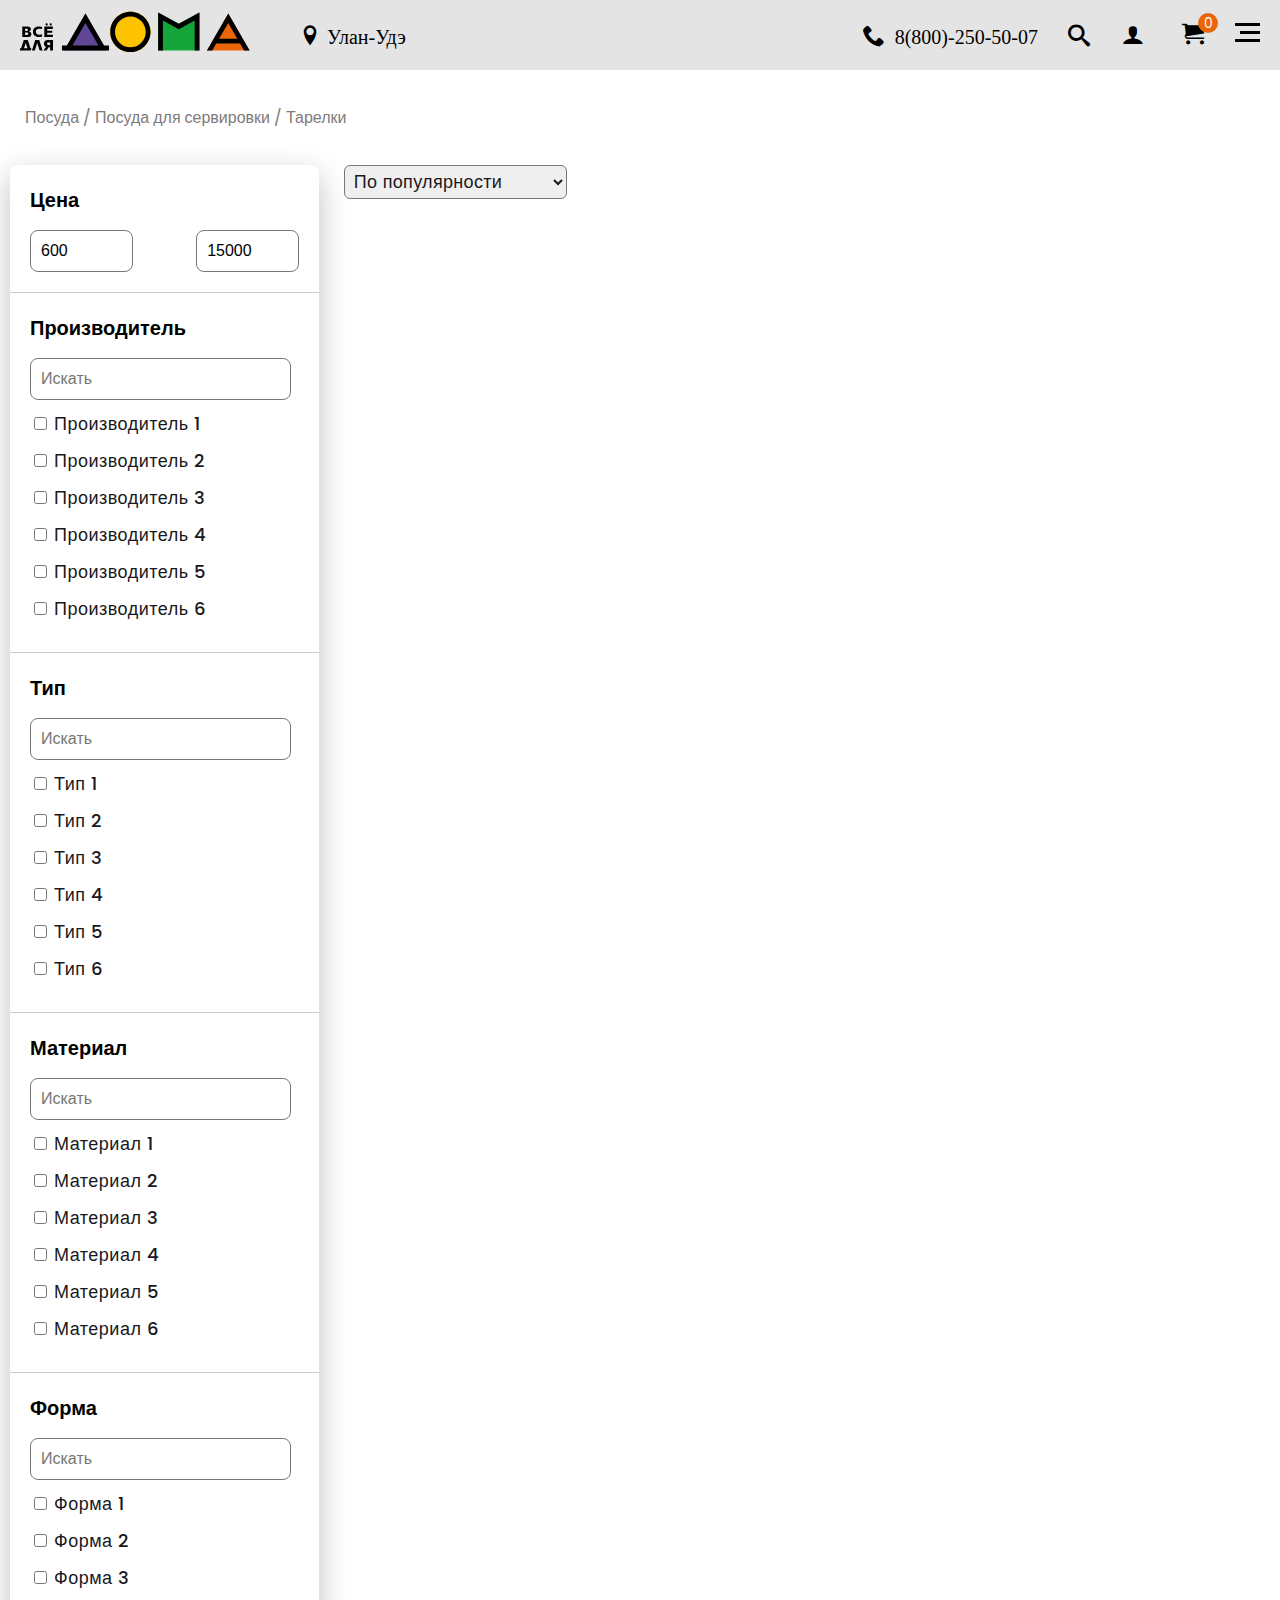
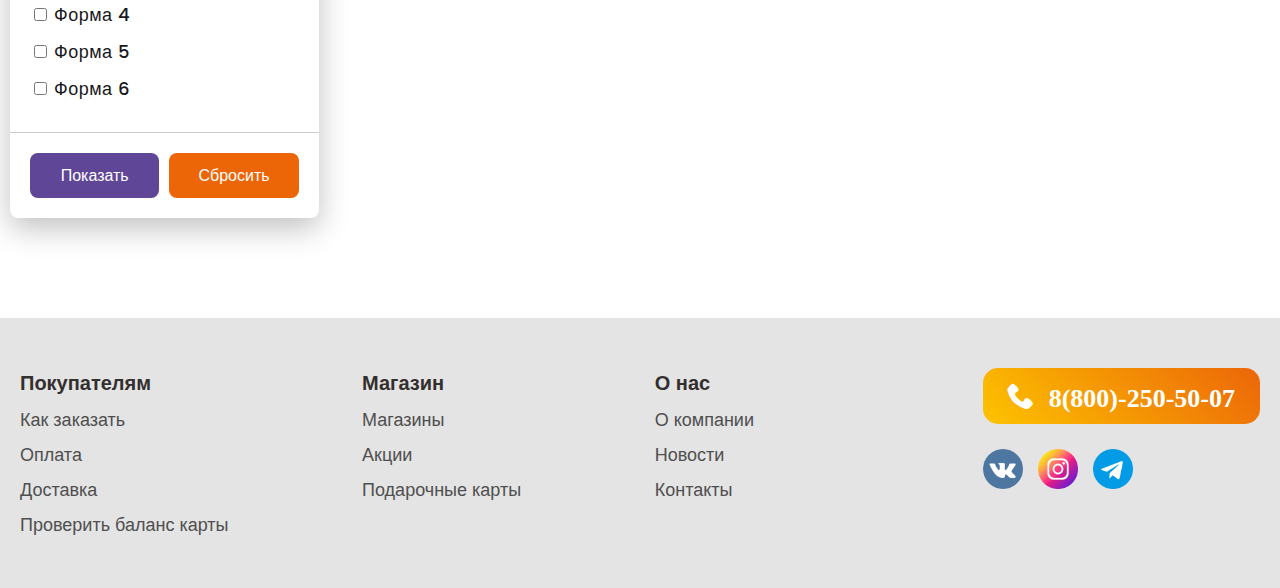
==== filter__goods.html @ ab8b3351 "filter" ====
<!DOCTYPE html>
<html lang="en">
<head>
    <meta charset="UTF-8">
    <meta http-equiv="X-UA-Compatible" content="IE=edge">
    <meta name="viewport" content="width=device-width, initial-scale=1.0">
    <link href="https://fonts.googleapis.com/css2?family=Poppins:wght@400;500;600;700&display=swap" rel="stylesheet">
    <link rel="stylesheet" href="https://unpkg.com/swiper@8/swiper-bundle.min.css">
    <link rel="stylesheet" href="css/fonts.css">
    <link rel="stylesheet" href="css/style.min.css">
    <title>Всё для дома</title>
</head>
<body>
    <header lang='ru' class="header">
    <div class="container">            
        <nav>
            <div class="header__menu-left">
                <a href="/" class="header__logo">
                    <img src="img/icons/logo.svg" alt="logo">
                </a>
                <div class="header__menu-places">
                    <div class="header__menu-town icon-location">Улан-Удэ</div>
                    <ul class="header__submenu">
                        <li>
                            <a href="#" class="submenu__link">Улан-Удэ</a>
                        </li>
                        <li>
                            <a href="#" class="submenu__link">Турунтаево</a>
                        </li>
                        <li>
                            <a href="#" class="submenu__link">Кяхта</a>
                        </li>
                        <li>
                            <a href="#" class="submenu__link">Петропавловка</a>
                        </li>
                        <li>
                            <a href="#" class="submenu__link">Усть-Орда</a>
                        </li>
                        <li>
                            <a href="#" class="submenu__link">Иркутск</a>
                        </li>
                        <li>
                            <a href="#" class="submenu__link">Бичура</a>
                        </li>
                        <li>
                            <a href="#" class="submenu__link">Гусиноозерск</a>
                        </li>
                        <li>
                            <a href="#" class="submenu__link">Селенгинск</a>
                        </li>
                        <li>
                            <a href="#" class="submenu__link">Борзя</a>
                        </li>
                        <li>
                            <a href="#" class="submenu__link">Петровск-Забайкальский</a>
                        </li>
                        <li>
                            <a href="#" class="submenu__link">Закаменск</a>
                        </li>
                        <li>
                            <a href="#" class="submenu__link">Кырен</a>
                        </li>
                        <li>
                            <a href="#" class="submenu__link">Ангарск</a>
                        </li>
                        <li>
                            <a href="#" class="submenu__link">Чита</a>
                        </li>
                    </ul>
                </div>
            </div>
            <div class="header__menu-right">
                <a href="tel:88002505007" class="header__list-item icon-phone">8(800)-250-50-07</a>
                <a href="tel:88002505007"> <span class="icon-phone"></span></a>
                <button class="header__list-item icon-catalog">
                    <img class="icon-catalog__img" src="img/icons/free-icon-catalog-9479183.png" alt="К">
                </button>
                <button class="header__list-item icon-search"></button>
                <a href="#" class="header__list-item icon-user"></a>
                <div class="header__cart" data-modal>
                    <button class="icon-cart"></button>
                    <span class="cart__number">0</span>
                    <div class="header__cart-block">
                        <div class="header__cart-wrapper">
                            <div class="cart-block__title">Корзина</div>
                            <div class="cart-block__body">
                                <div class="cart-block__empty">
                                    В корзине пока ничего нет. <br><br>
                                    Найдите нужный вам товар в каталоге или воспользуйтесь поиском.
                                </div>
                                <ul class="cart-content__list">

                                </ul>
                            </div>
                            <div class="cart-block__close">
                                <span></span>
                                <span></span>
                            </div>
                            <div class="cart__footer-fixed">
                                <div class="full__price"></div>
                                <a href="https://vddoma.ru/cart" type="button" class="cart__btn">Перейти в корзину</a>
                            </div>
                        </div>                   
                    </div>
                </div>
                <div class="hamburger">
                    <span></span>
                    <span class="short"></span>
                    <span></span>
                </div>
                <div class="menu-hamburger__list">
                    <div class="menu-hamburger__wrapper">
                        <button class="menu-hamburger__btn icon-user">
                            Войти
                        </button>

                        <ul class="panel menu-hamburger__sublist">
                            <li class="menu-hamburger__item"><a href="#">Как заказать</a></li>
                            <li class="menu-hamburger__item"><a href="#">Проверить баланс карты</a></li>
                            <li class="menu-hamburger__item"><a href="#">Подарочные карты</a></li>
                            <li class="menu-hamburger__item"><a href="#">Магазины</a></li>                            
                            <li class="menu-hamburger__item"><a href="#">О компании</a></li>
                            <li class="menu-hamburger__item"><a href="#">Новости</a></li>
                            <li class="menu-hamburger__item"><a href="#">Контакты</a></li>
                        </ul>
                    </div>
                </div>
            </div>  
        </nav>
    </div>
</header>
    <section class="product start">
        <div class="container">
            <div class="product__wrapper">
                <div class="product__section">
                    Посуда / Посуда для сервировки / Тарелки
                </div>           
            </div>
        </div>
    </section>

    <section class="filter">
        <div class="container">
            <div class="filter__wrapper">
                <div class="filter__section section-filter">
                    <button class="section-filter__close">
                        <span></span>
                        <span></span>
                    </button>
                    <div class="filter-property">
                        <div class="filter-property__name">Цена</div>
                        <div class="filter-property__max-min">
                            <div class="filter-property__inputs">
                                <input type="text" class="filter-property__min" value="600">
                                <input type="text" class="filter-property__max" value="15000">
                            </div>
                            <div class="filter-property__slider"></div>
                        </div>
                    </div>
                    <div class="filter-property">
                        <div class="filter-property__name">Производитель</div>
                        <input class="filter-property__input" placeholder="Искать">
                        <div class="filter-property__value">
                            <div>
                                <input type="checkbox" id="horns" name="horns">
                                <label for="horns">Производитель 1</label>
                            </div>
                            <div>
                                <input type="checkbox" id="horns" name="horns">
                                <label for="horns">Производитель 2</label>
                            </div>
                            <div>
                                <input type="checkbox" id="horns" name="horns">
                                <label for="horns">Производитель 3</label>
                            </div>
                            <div>
                                <input type="checkbox" id="horns" name="horns">
                                <label for="horns">Производитель 4</label>
                            </div>
                            <div>
                                <input type="checkbox" id="horns" name="horns">
                                <label for="horns">Производитель 5</label>
                            </div>
                            <div>
                                <input type="checkbox" id="horns" name="horns">
                                <label for="horns">Производитель 6</label>
                            </div>
                        </div>
                    </div>
                    <div class="filter-property">
                        <div class="filter-property__name">Тип</div>
                        <input class="filter-property__input" placeholder="Искать">
                        <div class="filter-property__value">
                            <div>
                                <input type="checkbox" id="horns" name="horns">
                                <label for="horns">Тип 1</label>
                            </div>
                            <div>
                                <input type="checkbox" id="horns" name="horns">
                                <label for="horns">Тип 2</label>
                            </div>
                            <div>
                                <input type="checkbox" id="horns" name="horns">
                                <label for="horns">Тип 3</label>
                            </div>
                            <div>
                                <input type="checkbox" id="horns" name="horns">
                                <label for="horns">Тип 4</label>
                            </div>
                            <div>
                                <input type="checkbox" id="horns" name="horns">
                                <label for="horns">Тип 5</label>
                            </div>
                            <div>
                                <input type="checkbox" id="horns" name="horns">
                                <label for="horns">Тип 6</label>
                            </div>
                        </div>
                    </div>
                    <div class="filter-property">
                        <div class="filter-property__name">Материал</div>
                        <input class="filter-property__input" placeholder="Искать">
                        <div class="filter-property__value">
                            <div>
                                <input type="checkbox" id="horns" name="horns">
                                <label for="horns">Материал 1</label>
                            </div>
                            <div>
                                <input type="checkbox" id="horns" name="horns">
                                <label for="horns">Материал 2</label>
                            </div>
                            <div>
                                <input type="checkbox" id="horns" name="horns">
                                <label for="horns">Материал 3</label>
                            </div>
                            <div>
                                <input type="checkbox" id="horns" name="horns">
                                <label for="horns">Материал 4</label>
                            </div>
                            <div>
                                <input type="checkbox" id="horns" name="horns">
                                <label for="horns">Материал 5</label>
                            </div>
                            <div>
                                <input type="checkbox" id="horns" name="horns">
                                <label for="horns">Материал 6</label>
                            </div>
                        </div>
                    </div>
                    <div class="filter-property">
                        <div class="filter-property__name">Форма</div>
                        <input class="filter-property__input" placeholder="Искать">
                        <div class="filter-property__value">
                            <div>
                                <input type="checkbox" id="horns" name="horns">
                                <label for="horns">Форма 1</label>
                            </div>
                            <div>
                                <input type="checkbox" id="horns" name="horns">
                                <label for="horns">Форма 2</label>
                            </div>
                            <div>
                                <input type="checkbox" id="horns" name="horns">
                                <label for="horns">Форма 3</label>
                            </div>
                            <div>
                                <input type="checkbox" id="horns" name="horns">
                                <label for="horns">Форма 4</label>
                            </div>
                            <div>
                                <input type="checkbox" id="horns" name="horns">
                                <label for="horns">Форма 5</label>
                            </div>
                            <div>
                                <input type="checkbox" id="horns" name="horns">
                                <label for="horns">Форма 6</label>
                            </div>
                        </div>
                    </div>
                    <div class="filter-property filter-property__btns">
                        <button class="show">Показать</button>
                        <button class="reset">Сбросить</button>
                    </div>

                </div>
                <div class="goods__section goods-section">
                    <button class="goods-section__filter-btn">Фильтры</button>
                    <select>
                        <option>По популярности</option>
                        <option>По возрастанию цены</option>
                        <option>По убыванию цены</option>
                    </select>
                    <div class="goods-section__sort">
                        
                    </div>
                </div>
            </div>
        </div>
    </section>

    <footer class="footer">
    <div class="container">
        <div class="footer__wrapper">
            <div class="footer__menu">
                <div class="footer__menu-customer">
                    <button class="footer__accordion">Покупателям</button>
                    <ul class="footer__panel footer__menu-sublist">
                        <li class="footer__menu-item"><a href="#">Как заказать</a></li>
                        <li class="footer__menu-item"><a href="#">Оплата</a></li>
                        <li class="footer__menu-item"><a href="#">Доставка</a></li>
                        <li class="footer__menu-item"><a href="#">Проверить баланс карты</a></li>
                    </ul>
                </div>
                <div class="footer__menu-shop">
                    <button class="footer__accordion">Магазин</button>
                    <ul class="footer__panel footer__menu-sublist">
                        <li class="footer__menu-item"><a href="#">Магазины</a></li>
                        <li class="footer__menu-item"><a href="#">Акции</a></li>
                        <li class="footer__menu-item"><a href="#">Подарочные карты</a></li>
                    </ul>
                </div>
                <div class="footer__menu-about">
                    <button class="footer__accordion">О нас</button>
                    <ul class="footer__panel footer__menu-sublist">
                        <li class="footer__menu-item"><a href="#">О компании</a></li>
                        <li class="footer__menu-item"><a href="#">Новости</a></li>
                        <li class="footer__menu-item"><a href="#">Контакты</a></li>
                    </ul>
                </div>
            </div>
            <div class="footer__contact">
                <a href="tel:88002505007" class="footer__contact-phone icon-phone">8(800)-250-50-07</a>
                <div class="footer__contact-social">
                    <a href="#" class="footer__contact-item">
                        <img src="img/icons/vk.png" alt="vk">
                    </a>
                    <a href="#" class="footer__contact-item">
                        <img src="img/icons/instagram.png" alt="instagram">
                    </a>
                    <a href="#" class="footer__contact-item">
                        <img src="img/icons/telegram.png" alt="telegram">
                    </a>
                </div>              
            </div>
        </div>
    </div>
</footer>
    <div class="promo__menu-search">
    <div class="container">
        <div class="search__close">
            <span></span>
            <span></span>
        </div>
        <div class="promo__menu-input">
            <input type="text" placeholder="Поиск по каталогу">
            <a class="search-link" href="filter__goods.html">
                <button class="search-icon icon-search">
                </button>
            </a>
            <button class="search__empty">
                <span></span>
                <span></span>
            </button>
        </div>
        <div class="search__result search-result">
            
        </div>
    </div>
</div>
    <div class="promo__menu-wrapper page-good">
    <div class="catalog__close">
        <span></span>
        <span></span>
    </div>
    <ul class="promo__menu-list">                        
        <li class="promo__menu-item">
            <a href="#" data-id="1">Хозяйственные товары</a>
            <div class="promo__submenu" data-id="1">
                <ul>
                    <li class="promo__submenu-item">
                        <a href="#">Уход за одеждой</a>
                    </li>
                    <li class="promo__submenu-item">
                        <a href="#">Сад и огород</a>
                    </li>
                    <li class="promo__submenu-item">
                        <a href="#">Садовая мебель, мебель для пикника</a>
                    </li>
                    <li class="promo__submenu-item">
                        <a href="#">Товары для отдыха и туризма</a>
                    </li>
                    <li class="promo__submenu-item">
                        <a href="#">Все для ремонта</a>
                    </li>
                    <li class="promo__submenu-item">
                        <a href="#">Товары для животных</a>
                    </li>
                    <li class="promo__submenu-item">
                        <a href="#">Детская мебель</a>
                    </li>
                    <li class="promo__submenu-item">
                        <a href="#">Товары для ванной комнаты и бани</a>
                    </li>
                    <li class="promo__submenu-item">
                        <a href="#">Прочее</a>
                    </li>
                    <li class="promo__submenu-item">
                        <a href="#">Хранение в доме</a>
                    </li>
                    <li class="promo__submenu-item">
                        <a href="#">Стирка и глажка белья</a>
                    </li>
                    <li class="promo__submenu-item">
                        <a href="#">Уборка дома</a>
                    </li>
                    <li class="promo__submenu-item">
                        <a href="#">Летние товары, бассейны</a>
                    </li>
                    <li class="promo__submenu-item">
                        <a href="#">Всё для школы</a>
                    </li>
                </ul>
            </div>
        </li>
        <li class="promo__menu-item">
            <a href="#" data-id="2">Освещение</a>
            <div class="promo__submenu" data-id="2">
                <ul>
                    <li class="promo__submenu-item">
                        <a href="#">Настенные светильники</a>
                    </li>
                    <li class="promo__submenu-item">
                        <a href="#">Напольные светильники</a>
                    </li>
                    <li class="promo__submenu-item">
                        <a href="#">Настольные светильники</a>
                    </li>
                    <li class="promo__submenu-item">
                        <a href="#">Ночники</a>
                    </li>
                    <li class="promo__submenu-item">
                        <a href="#">Потолочные светильники</a>
                    </li>
                    <li class="promo__submenu-item">
                        <a href="#">Фонари</a>
                    </li>
                    <li class="promo__submenu-item">
                        <a href="#">Удлинители</a>
                    </li>
                </ul>
            </div>
        </li>
        <li class="promo__menu-item">
            <a href="#" data-id="3">Посуда</a>
            <div class="promo__submenu" data-id="3">
                <ul>
                    <li class="promo__submenu-item">
                        <a href="#">Посуда для приготовления</a>
                    </li>
                    <li class="promo__submenu-item">
                        <a href="#">Посуда для сервировки</a>
                    </li>
                    <li class="promo__submenu-item">
                        <a href="#">Кухонные принадлежности</a>
                    </li>
                    <li class="promo__submenu-item">
                        <a href="#">Хранение на кухне</a>
                    </li>
                    <li class="promo__submenu-item">
                        <a href="#">Одноразовая посуда</a>
                    </li>
                </ul>
            </div>
        </li>
        <li class="promo__menu-item">
            <a href="#" data-id="4">Текстиль</a>
            <div class="promo__submenu" data-id="4">
                <ul>
                    <li class="promo__submenu-item">
                        <a href="#">Полотенца</a>
                    </li>
                    <li class="promo__submenu-item">
                        <a href="#">Кухонный текстиль</a>
                    </li>
                    <li class="promo__submenu-item">
                        <a href="#">Постельное белье</a>
                    </li>
                    <li class="promo__submenu-item">
                        <a href="#">Покрывала, пледы</a>
                    </li>
                    <li class="promo__submenu-item">
                        <a href="#">Одеяла</a>
                    </li>
                    <li class="promo__submenu-item">
                        <a href="#">Подушки</a>
                    </li>
                    <li class="promo__submenu-item">
                        <a href="#">Чехлы для мягкой мебели</a>
                    </li>
                    <li class="promo__submenu-item">
                        <a href="#">Матрасы</a>
                    </li>
                    <li class="promo__submenu-item">
                        <a href="#">Наматрасники</a>
                    </li>
                    <li class="promo__submenu-item">
                        <a href="#">Наборы (одеяло+подушка)</a>
                    </li>
                </ul>
            </div>
        </li>
        <li class="promo__menu-item">
            <a href="#" data-id="5">Мелкая бытовая техника</a>
            <div class="promo__submenu" data-id="5">
                <ul>
                    <li class="promo__submenu-item">
                        <a href="#">Машинки для стрижки</a>
                    </li>
                    <li class="promo__submenu-item">
                        <a href="#">Бритвы</a>
                    </li>
                    <li class="promo__submenu-item">
                        <a href="#">Вентиляторы, обогреватели</a>
                    </li>
                    <li class="promo__submenu-item">
                        <a href="#">Утюги</a>
                    </li>
                    <li class="promo__submenu-item">
                        <a href="#">Электрочайники, термопоты</a>
                    </li>
                    <li class="promo__submenu-item">
                        <a href="#">Уничтожители для насекомых</a>
                    </li>
                    <li class="promo__submenu-item">
                        <a href="#">Эпиляторы, триммеры</a>
                    </li>
                    <li class="promo__submenu-item">
                        <a href="#">Кофемолки, кофеварки электрические</a>
                    </li>
                    <li class="promo__submenu-item">
                        <a href="#">Блендеры, миксеры</a>
                    </li>
                    <li class="promo__submenu-item">
                        <a href="#">Блинницы, вафельницы</a>
                    </li>
                    <li class="promo__submenu-item">
                        <a href="#">Тостеры, сэндвичницы, мультигриль</a>
                    </li>
                    <li class="promo__submenu-item">
                        <a href="#">Мультиварки, пароварки</a>
                    </li>
                    <li class="promo__submenu-item">
                        <a href="#">Плитки электрические, духовки</a>
                    </li>
                    <li class="promo__submenu-item">
                        <a href="#">Маникюрные наборы</a>
                    </li>
                    <li class="promo__submenu-item">
                        <a href="#">Фены, приборы для укладки волос</a>
                    </li>
                    <li class="promo__submenu-item">
                        <a href="#">Весы напольные</a>
                    </li>
                    <li class="promo__submenu-item">
                        <a href="#">Машинки для удаления катышков</a>
                    </li>
                    <li class="promo__submenu-item">
                        <a href="#">Увлажнители воздуха</a>
                    </li>
                    <li class="promo__submenu-item">
                        <a href="#">Мясорубки электрические</a>
                    </li>
                </ul>
            </div>
        </li>
        <li class="promo__menu-item">
            <a href="#" data-id="6">Декор</a>
            <div class="promo__submenu" data-id="6">
                <ul>
                    <li class="promo__submenu-item">
                        <a href="#">Сувениры, подарки</a>
                    </li>
                    <li class="promo__submenu-item">
                        <a href="#">Часы</a>
                    </li>
                    <li class="promo__submenu-item">
                        <a href="#">Вазы</a>
                    </li>
                    <li class="promo__submenu-item">
                        <a href="#">Картины и настенный декор</a>
                    </li>
                    <li class="promo__submenu-item">
                        <a href="#">Цветы и растения</a>
                    </li>
                    <li class="promo__submenu-item">
                        <a href="#">Свечи, подсвечники</a>
                    </li>
                    <li class="promo__submenu-item">
                        <a href="#">Зеркала</a>
                    </li>
                    <li class="promo__submenu-item">
                        <a href="#">Ковры</a>
                    </li>
                    <li class="promo__submenu-item">
                        <a href="#">Предметы интерьера</a>
                    </li>
                    <li class="promo__submenu-item">
                        <a href="#">Шторы, жалюзи, карнизы</a>
                    </li>
                    <li class="promo__submenu-item">
                        <a href="#">Подушки и наволочки декоративные</a>
                    </li>
                    <li class="promo__submenu-item">
                        <a href="#">Звонки</a>
                    </li>
                </ul>
            </div>
        </li>
        <li class="promo__menu-item">
            <a href="#" data-id="7">Бытовая химия</a>
            <div class="promo__submenu" data-id="7">
                <ul>
                    <li class="promo__submenu-item">
                        <a href="#">Батарейки</a>
                    </li>
                    <li class="promo__submenu-item">
                        <a href="#">Мыло, Жидкое мыло</a>
                    </li>
                    <li class="promo__submenu-item">
                        <a href="#">Чистящие средства</a>
                    </li>
                    <li class="promo__submenu-item">
                        <a href="#">Средства от насекомых, грызунов</a>
                    </li>
                    <li class="promo__submenu-item">
                        <a href="#">Стирка и уход за бельем</a>
                    </li>
                    <li class="promo__submenu-item">
                        <a href="#">Герметик, клей</a>
                    </li>
                    <li class="promo__submenu-item">
                        <a href="#">Средства для ухода за обувью</a>
                    </li>
                    <li class="promo__submenu-item">
                        <a href="#">Наборы для маникюра</a>
                    </li>
                    <li class="promo__submenu-item">
                        <a href="#">Освежители воздуха</a>
                    </li>
                    <li class="promo__submenu-item">
                        <a href="#">Средства по уходу для лица и тела</a>
                    </li>
                    <li class="promo__submenu-item">
                        <a href="#">Бритье и депиляция</a>
                    </li>
                    <li class="promo__submenu-item">
                        <a href="#">Средства личной гигиены</a>
                    </li>
                    <li class="promo__submenu-item">
                        <a href="#">Уход за волосами</a>
                    </li>
                    <li class="promo__submenu-item">
                        <a href="#">Средства для ухода за полостью рта</a>
                    </li>
                    <li class="promo__submenu-item">
                        <a href="#">Подарочный набор</a>
                    </li>
                </ul>
            </div>
        </li>
        <li class="promo__menu-item">
            <a href="#" data-id="8">IDEA для дома</a>
            <div class="promo__submenu" data-id="8">
                <ul>
                    <li class="promo__submenu-item">
                        <a href="#">Мебель</a>
                    </li>
                    <li class="promo__submenu-item">
                        <a href="#">Освещение для дома</a>
                    </li>
                    <li class="promo__submenu-item">
                        <a href="#">Оформление интерьера</a>
                    </li>
                    <li class="promo__submenu-item">
                        <a href="#">Посуда и кухонные принадлежности</a>
                    </li>
                    <li class="promo__submenu-item">
                        <a href="#">Текстиль и ковры</a>
                    </li>
                    <li class="promo__submenu-item">
                        <a href="#">Хранение и порядок</a>
                    </li>
                    <li class="promo__submenu-item">
                        <a href="#">Ванная комната</a>
                    </li>
                    <li class="promo__submenu-item">
                        <a href="#">Товары для отдыха и путешествий</a>
                    </li>
                </ul>
            </div>
        </li>
        <li class="promo__menu-item">
            <a href="#" data-id="9">Новый год</a>
            <div class="promo__submenu" data-id="9">
                <ul>
                    <li class="promo__submenu-item">
                        <a href="#">Елки</a>
                    </li>
                    <li class="promo__submenu-item">
                        <a href="#">Елочные украшения</a>
                    </li>
                    <li class="promo__submenu-item">
                        <a href="#">Карнавальные аксессуары</a>
                    </li>
                    <li class="promo__submenu-item">
                        <a href="#">Украшение дома</a>
                    </li>
                    <li class="promo__submenu-item">
                        <a href="#">Новогодние сувениры, фигурки</a>
                    </li>
                    <li class="promo__submenu-item">
                        <a href="#">Хлопушки, конфетти</a>
                    </li>
                    <li class="promo__submenu-item">
                        <a href="#">Дед Мороз и Снегурочка</a>
                    </li>
                </ul>
            </div>
        </li>
    </ul>
</div>
    <div class="arrow-top">
        <img src="img/icons/arrow.svg" alt="">
    </div>
    <script type="module" src="bundle.js"></script>
    <script defer src="https://unpkg.com/swiper@8/swiper-bundle.min.js"></script>
</body>
</html>
---- css/style.min.css ----
@font-face {
  font-family: "icomoon";
  src: url("../fonts/icomoon.eot?n1fwpn");
  src: url("../fonts/icomoon.eot?n1fwpn#iefix") format("embedded-opentype"), url("../fonts/icomoon.ttf?n1fwpn") format("truetype"), url("../fonts/icomoon.woff?n1fwpn") format("woff"), url("../fonts/icomoon.svg?n1fwpn#icomoon") format("svg");
  font-weight: normal;
  font-style: normal;
  font-display: block;
}
[class^=icon-], [class*=" icon-"] {
  /* use !important to prevent issues with browser extensions that change fonts */
  font-family: "icomoon" !important;
  speak: never;
  font-style: normal;
  font-weight: normal;
  font-variant: normal;
  text-transform: none;
  line-height: 1;
  /* Better Font Rendering =========== */
  -webkit-font-smoothing: antialiased;
  -moz-osx-font-smoothing: grayscale;
}

.icon-cart:before {
  content: "\e93a";
}

.icon-phone:before {
  content: "\e942";
}

.icon-location:before {
  content: "\e947";
}

.icon-user:before {
  content: "\e971";
}

.icon-search:before {
  content: "\e986";
}

.icon-enlarge:before {
  content: "\e989";
}

.icon-shrink:before {
  content: "\e98a";
}

.icon-equalizer:before {
  content: "\e992";
}

.icon-bin:before {
  content: "\e9ac";
}

.icon-arrow-right2:before {
  content: "\ea3c";
}

body {
  padding: 0;
  margin: 0;
  box-sizing: border-box;
  font-family: Poppins, sans-serif;
}

h1, h2, h3, h4, h5, h6 {
  margin: 0;
  padding: 0;
}

.container {
  max-width: 1260px;
  margin: 0 auto;
}

.arrow-top {
  display: none;
  width: 34px;
  height: 34px;
  background: #ec6608;
  border-radius: 50%;
  align-items: center;
  justify-content: center;
  padding: 3px;
  position: fixed;
  bottom: 50px;
  right: 35px;
  cursor: pointer;
  animation-duration: 1.5s;
  animation-name: slidein;
  animation-delay: 1s;
  animation-iteration-count: infinite;
}
.arrow-top img {
  width: 100%;
  height: 100%;
}

@keyframes slidein {
  from {
    bottom: 50px;
  }
  to {
    bottom: 70px;
  }
}
.header {
  position: fixed;
  width: 100%;
  z-index: 10;
  background-color: #e4e4e4;
}
.header nav {
  display: flex;
  justify-content: space-between;
  align-items: center;
  min-height: 70px;
  padding: 0 10px;
  flex-wrap: wrap;
}
.header__menu-left {
  display: flex;
  justify-content: flex-start;
  align-items: center;
  gap: 50px;
  padding: 0;
  margin: 0;
  width: 50%;
}
.header__logo img {
  height: 42px;
  width: 230px;
}
.header__menu-places {
  position: relative;
}
.header__menu-places a {
  color: #333;
  font-size: 20px;
  font-style: normal;
  font-weight: 400;
  line-height: 18px;
  text-decoration: none;
}
.header__menu-town {
  color: #000;
  font-size: 20px;
  font-style: normal;
  font-weight: 400;
  line-height: 18px;
  text-decoration: none;
  cursor: pointer;
}
.header .icon-location::before {
  margin-right: 7px;
}
.header__arrow {
  right: -25px;
  top: 5px;
  position: absolute;
  width: 0;
  height: 0;
  border-top: 5px solid #000;
  border-right: 5px solid transparent;
  border-left: 5px solid transparent;
  margin: 5px;
}
.header__bg {
  position: fixed;
  top: 0;
  left: 0;
  z-index: 1050;
  display: none;
  width: 100%;
  height: 100%;
  overflow: hidden;
}
.header__bg.show {
  display: block;
}
.header__bg.show a:hover {
  background: #e9f8ff;
  color: #008fd5;
}
.header__submenu {
  display: none;
  padding: 12px 15px;
  background: #fff;
  border-radius: 8px;
  box-shadow: 0 10px 30px rgba(0, 0, 0, 0.15);
  margin: 0;
  color: #333;
  font-size: 14px;
  font-style: normal;
  font-weight: 400;
  line-height: 18px;
  text-decoration: none;
  list-style: none;
  margin: 0;
  min-width: 255px;
  z-index: 10;
  position: absolute;
  top: -5px;
  left: -5px;
}
.header__submenu.open {
  display: block;
}
.header__submenu a {
  display: inline-block;
  padding: 5px 0;
  width: 100%;
}
.header__submenu a:hover {
  background: #e9f8ff;
  color: #008fd5;
}
.header__menu-right {
  display: flex;
  align-items: center;
  justify-content: flex-end;
  width: 50%;
  position: relative;
}
.header__menu-right a {
  color: #000;
  font-size: 16px;
  font-style: normal;
  font-weight: 400;
  line-height: 24px;
  text-decoration: none;
}
.header__menu-right span.icon-phone {
  display: none;
}
.header__menu-right .header__list-item.icon-catalog {
  display: none;
  height: 24px;
  width: 24px;
  margin-right: 32px;
  background: transparent;
  border: none;
  padding: 0;
  cursor: pointer;
  transform: scale(1);
}
.header__menu-right .header__list-item.icon-catalog img {
  width: 100%;
  height: 100%;
  object-fit: contain;
}
.header__menu-right .header__list-item.icon-phone {
  margin-right: 30px;
  display: flex;
  align-items: center;
  font-size: 20px;
}
.header__menu-right .header__list-item.icon-phone::before {
  font-size: 22px;
  margin-right: 10px;
  transition: text-shadow 0.5s ease;
}
.header__menu-right .header__list-item.icon-phone:hover {
  text-shadow: 3px 3px 20px #fff;
}
.header__menu-right .header__list-item.icon-search {
  background: transparent;
  border: none;
  padding: 0;
  margin-right: 32px;
  cursor: pointer;
  transform: scale(1);
}
.header__menu-right .header__list-item.icon-search::before {
  font-size: 22px;
  transition: text-shadow 0.5s ease;
}
.header__menu-right .header__list-item.icon-search:hover {
  transform: scale(1.3);
  transition: transform 0.5s ease;
}
.header__menu-right .header__list-item.icon-user {
  margin-right: 32px;
  transform: scale(1);
}
.header__menu-right .header__list-item.icon-user:hover {
  transform: scale(1.3);
  transition: transform 0.5s ease;
}
.header__menu-right .header__list-item.icon-user::before {
  font-size: 22px;
  transition: text-shadow 0.5s ease;
}
.header__menu-right .icon-cart {
  border: none;
  background-color: transparent;
  cursor: pointer;
  transform: scale(1);
}
.header__menu-right .icon-cart:hover {
  transform: scale(1.3);
  transition: transform 0.5s ease;
}
.header__menu-right .icon-cart::before {
  font-size: 22px;
  transition: text-shadow 0.5s ease;
}
.header__menu-right .accordion {
  position: relative;
  padding: 0;
  cursor: pointer;
  width: 100%;
  border: none;
  font-size: 18px;
  transition: 0.5s;
  text-align: left;
  font-weight: 500;
  font-size: 20px;
  line-height: 150%;
  background-color: transparent;
}
.header__menu-right .panel {
  padding: 0;
  margin: 0;
}
.header__cart {
  margin-right: 50px;
  position: relative;
}
.header__cart-wrapper {
  padding: 25px;
}
.header__cart-block {
  display: none;
  position: absolute;
  right: -15px;
  top: -18px;
  width: 450px;
  background-color: #fff;
  border-radius: 15px;
  z-index: 3;
  box-shadow: 0 10px 30px rgba(0, 0, 0, 0.15);
}
.header__cart-block .cart-block__title {
  font-size: 24px;
  font-style: normal;
  font-weight: 500;
  line-height: 30px;
}
.header__cart-block .cart-block__body {
  color: #333;
  font-size: 16px;
  font-style: normal;
  font-weight: 400;
  line-height: 20px;
  margin-top: 18px;
  margin: 20px 0;
  max-height: 210px;
  overflow: visible;
}
.header__cart-block .cart-block__close {
  width: 28px;
  height: 25px;
  position: absolute;
  top: 20px;
  right: 14px;
  cursor: pointer;
}
.header__cart-block .cart-block__close span {
  display: block;
  height: 3px;
  width: 100%;
  background-color: #000;
  transition: 0.5s all;
}
.header__cart-block .cart-block__close span:nth-child(1) {
  transform: translateY(8px) rotate(-45deg);
}
.header__cart-block .cart-block__close span:nth-child(2) {
  transform: translateY(6px) rotate(45deg);
}
.header .cart-content__list {
  padding: 0;
  margin: 0;
}
.header .cart__content-item {
  display: flex;
  justify-content: space-between;
  align-items: center;
  gap: 10px;
  margin-bottom: 15px;
}
.header .cart__content-product {
  display: flex;
  justify-content: start;
  align-items: center;
  gap: 15px;
}
.header .cart-product__img {
  flex: 0 0 120px;
  height: 120px;
}
.header .cart-product__img img {
  width: 100%;
  height: 100%;
  object-fit: contain;
}
.header .cart__product-text {
  min-width: 200px;
  margin-right: 10px;
}
.header .cart__product-title {
  font-size: 16px;
  font-weight: 400;
  line-height: 20px;
}
.header .cart__product-price {
  font-size: 18px;
  font-weight: 700;
  line-height: 24px;
}
.header .cart__product-quantity {
  margin: 0 10px 0 0;
  justify-content: space-between;
  align-items: center;
  border: 2px solid #717171;
  border-radius: 5px;
}
.header .cart__product-count {
  font-size: 18px;
  font-weight: 700;
  width: 25px;
  height: 25px;
  display: flex;
  justify-content: center;
  align-items: center;
}
.header .cart__product_minus {
  font-size: 22px;
  padding: 0;
  margin: 0;
  width: 25px;
  height: 25px;
  background: transparent;
  font-weight: 700;
  border: none;
}
.header .cart__product_plus {
  font-size: 22px;
  padding: 0;
  margin: 0;
  width: 25px;
  height: 25px;
  background: transparent;
  font-weight: 700;
  border: none;
}
.header .cart-product__delete {
  min-width: 25px;
  height: 25px;
  padding: 2px;
  margin: 0;
  background: transparent;
  border: none;
}
.header .cart-product__delete img {
  width: 100%;
  height: 100%;
  object-fit: contain;
}
.header .cart__btn {
  display: none;
  justify-content: center;
  align-items: center;
  background: #0f842d;
  height: 45px;
  font-size: 18px;
  border-radius: 8px;
  color: #fff;
  transition: all 0.5s ease;
}
.header .cart__btn:hover {
  background-color: #36ba57;
}
.header .cart__number {
  background: #ec6608;
  border-radius: 20px;
  color: #fff;
  font-size: 14px;
  height: 20px;
  position: absolute;
  right: -8px;
  text-align: center;
  top: -8px;
  width: 20px;
}
.header .full__price {
  font-size: 22px;
  margin: 10px 0;
  font-weight: 700;
}
.header .menu-hamburger__wrapper {
  padding: 30px;
}
.header .menu-hamburger__list {
  margin: 0;
  list-style-type: none;
  display: none;
  background: #fff;
  border-radius: 8px;
  box-shadow: 0 10px 30px rgba(0, 0, 0, 0.15);
  z-index: 3;
  top: -10px;
  right: -10px;
  position: absolute;
  transition: 0.6s all;
  flex-direction: column;
  justify-content: center;
  gap: 25px;
}
.header .menu-hamburger__list.active {
  display: block;
}
.header .menu-hamburger__btn {
  display: none;
  border-radius: 10px;
  border: 1px solid rgba(0, 0, 0, 0.241);
  background-color: transparent;
  width: 100%;
  font-size: 24px;
  margin-bottom: 25px;
  height: 50px;
}
.header .menu-hamburger__btn .icon-user {
  display: block;
}
.header .menu-hamburger__item {
  position: relative;
  margin: 0;
  list-style-type: none;
  margin: 5px 0;
}
.header .menu-hamburger__item a {
  line-height: 30px;
  font-size: 20px;
  background-color: #fff;
  transition: background-color 0.3s ease;
  display: block;
  padding: 0 5px;
  border-radius: 5px;
}
.header .menu-hamburger__item a:hover {
  background-color: rgba(96, 70, 150, 0.3882352941);
}
.header .hamburger {
  position: absolute;
  display: flex;
  flex-direction: column;
  justify-content: space-between;
  align-items: flex-end;
  width: 25px;
  height: 19px;
  top: 2px;
  right: 0px;
  cursor: pointer;
}
.header .hamburger span {
  display: block;
  height: 3px;
  width: 100%;
  background-color: #000;
  transition: 0.5s all;
}
.header .hamburger span.short {
  width: 80%;
}
.header .hamburger_active {
  position: absolute;
  z-index: 10;
}
.header .hamburger_active span:nth-child(1) {
  transform: translateY(6px) rotate(-45deg);
}
.header .hamburger_active span:nth-child(2) {
  display: none;
}
.header .hamburger_active span:nth-child(3) {
  transform: translateY(-10px) rotate(45deg);
}
.header .hamburger_active.active {
  transform: rotate(-180deg);
}
.header .arrow {
  position: absolute;
  top: 5px;
  width: 0;
  height: 0;
  border-top: 5px solid #000;
  border-right: 5px solid transparent;
  border-left: 5px solid transparent;
  margin: 5px;
}

body {
  padding: 0;
  margin: 0;
  box-sizing: border-box;
}

.promo {
  padding: 70px 0 0 0;
}
.promo__wrapper {
  display: flex;
  justify-content: space-between;
  gap: 25px;
  background: transparent;
  padding: 35px 15px 35px 15px;
}
.promo__menu {
  width: 315px;
  height: fit-content;
  margin: 0;
  padding: 0;
  background: #fff;
  border-radius: 8px;
  box-shadow: 0 10px 30px rgba(0, 0, 0, 0.15);
}
.promo__buttons {
  display: none;
  align-items: center;
  justify-content: space-between;
}
.promo__buttons div {
  color: #000;
  background-color: #e4e4e4;
  flex: 0 1 49%;
  font-size: 18px;
  text-align: center;
  padding: 8px 0;
  border-radius: 10px;
  box-shadow: 0 10px 30px rgba(0, 0, 0, 0.15);
}
.promo__menu-wrapper {
  position: relative;
}
.promo__menu-wrapper.active {
  display: block;
  overflow: scroll;
  position: fixed;
  background-color: #fff;
  z-index: 10;
  width: 100%;
  height: 100%;
  margin: 0;
  top: 0;
  left: 0;
  border-radius: 0;
}
.promo__menu-wrapper.active .catalog__close {
  position: fixed;
  width: 30px;
  height: 30px;
  top: 20px;
  right: 40px;
  z-index: 11;
}
.promo__menu-wrapper.active .catalog__close span {
  display: block;
  height: 3px;
  width: 25px;
  background-color: #000;
  margin: 0;
}
.promo__menu-wrapper.active .catalog__close span:nth-child(1) {
  transform: translateY(16px) rotate(-45deg);
}
.promo__menu-wrapper.active .catalog__close span:nth-child(2) {
  transform: translateY(13px) rotate(45deg);
}
.promo__menu-list {
  margin: 0;
  padding: 25px;
  list-style: none;
}
.promo__menu-list a {
  text-decoration: none;
  color: #000;
  font-size: 18px;
  font-style: normal;
  font-weight: 400;
  line-height: 18px;
  display: inline-block;
  padding: 5px;
  width: 100%;
  word-wrap: break-word;
}
.promo__menu-list a:hover {
  background: #e9f8ff;
  color: #008fd5;
}
.promo__menu-item {
  margin-bottom: 15px;
}
.promo__menu-item:last-child {
  margin-bottom: 0;
}
.promo__menu-item span {
  display: none;
}
.promo__menu-item .sub-menu {
  display: none;
  transition: all 0.5s ease-in;
  position: absolute;
  width: 100%;
  top: 100%;
  left: 0;
  text-align: left;
  list-style-type: none;
  margin: 0;
  padding: 0;
}
.promo__menu-item .sub-menu ul {
  list-style-type: none;
  margin: 0;
  padding: 55px 45px;
}
.promo__menu-item .sub-menu.active {
  display: block;
  overflow: scroll;
  position: fixed;
  background-color: #fff;
  z-index: 10;
  width: 100%;
  height: 100%;
  margin: 0;
  top: 0;
  left: 0;
}
.promo__submenu {
  display: none;
}
.promo__submenu ul {
  list-style-type: none;
  margin: 0;
  padding: 0;
  display: grid;
  grid-template-columns: repeat(3, 1fr);
  gap: 15px;
}
.promo__submenu.show {
  display: block;
  position: absolute;
  top: 0;
  left: 102%;
  background: #fff;
  border-radius: 8px;
  box-shadow: 0 10px 30px rgba(0, 0, 0, 0.15);
  width: 925px;
  overflow-y: auto;
  max-height: 55vh;
  border-radius: 6px;
  padding: 20px;
  z-index: 5;
}
.promo__submenu-item {
  margin-bottom: 10px;
}
.promo__submenu-item a {
  font-size: 16px;
  padding: 0;
  word-wrap: normal;
}
.promo .back-to-menulist {
  margin: 0 0 10px 0;
  font-size: 20px;
  color: #9e9e9e;
}
.promo__slider {
  width: 945px;
}
.promo .swiper {
  border-radius: 10px;
  padding: 15px;
}
.promo .swiper-pagination-bullet-active {
  background-color: #ec6608;
}
.promo .swiper-pagination {
  display: none;
}
.promo .swiper-slide img {
  object-fit: contain;
  width: 100%;
  height: 100%;
}
.promo .swiper a {
  color: #000;
  text-decoration: none;
  transition: color 0.5s ease;
}
.promo .swiper a:hover {
  color: #5500ff;
}
.promo .swiper__text {
  font-size: 17px;
  text-align: center;
  line-height: 20px;
  margin-top: 10px;
}
.promo .swiper-button-prev,
.promo .swiper-button-next {
  color: #000;
  background: rgba(255, 255, 255, 0.7215686275);
  padding: 10px;
  border-radius: 8px;
  box-shadow: 0 10px 30px rgba(9, 122, 225, 0.2);
  transition: background 0.5s ease;
}
.promo .swiper-button-prev:hover,
.promo .swiper-button-next:hover {
  background: #fff;
}

.benefits {
  margin-top: 25px;
  background: rgb(243, 242, 242);
  box-shadow: 0 10px 30px rgba(0, 0, 0, 0.15);
  padding: 20px 0;
  border-radius: 10px;
}
.benefits__wrapper {
  display: flex;
  justify-content: space-between;
  align-items: center;
  height: 100%;
  padding: 0 15px;
  gap: 15px;
}
.benefits__item {
  display: flex;
  align-items: center;
  text-decoration: none;
  color: #fff;
  font-weight: 600;
  transition: color 0.5s ease;
  border-radius: 10px;
  padding: 17px;
}
.benefits__item:hover {
  color: #000;
}
.benefits__item-1 {
  background-color: #604696;
  flex: 0 1 20%;
}
.benefits__item-2 {
  background-color: #fdc300;
  flex: 0 1 20%;
}
.benefits__item-3 {
  background-color: #13a538;
  flex: 0 1 20%;
}
.benefits__item-4 {
  background-color: #ec6608;
  flex: 0 1 20%;
}
.benefits__item-img {
  flex: 0 0 48px;
  height: 48px;
  margin-right: 13px;
}
.review__wrapper {
  padding: 0 15px;
}
.review__title {
  margin: 30px 0;
}
.review__list-items {
  display: grid;
  grid-template-columns: repeat(4, 1fr);
  grid-template-rows: repeat(1, auto);
  gap: 10px;
}
.review__item iframe {
  height: 250px;
  width: 100%;
}
.review__item-name {
  text-align: center;
  font-weight: 500;
  font-size: 16px;
  font-family: cursive;
  padding: 5px;
}

.delivery__wrapper {
  background: transparent;
  padding: 35px 15px;
  margin: 0 0 50px 0;
}
.delivery__title {
  text-align: center;
  margin-bottom: 20px;
}
.delivery__img {
  max-width: 100%;
  margin: 0 auto;
  display: flex;
  align-items: center;
  justify-content: center;
  background-color: rgb(227, 235, 245);
  padding: 25px;
  border-radius: 20px;
}
.delivery__img img {
  width: 60%;
  height: 100%;
  object-fit: contain;
}

.season__wrapper {
  padding: 35px 15px 30px 15px;
  border-radius: 10px;
  background: rgb(243, 242, 242);
  box-shadow: 0 10px 30px rgba(0, 0, 0, 0.15);
}
.season__goods {
  display: grid;
  grid-template-columns: repeat(4, 1fr);
  grid-template-rows: repeat(1, auto);
  gap: 20px;
  margin-top: 30px;
  justify-items: center;
}
.goods__card {
  text-decoration: none;
}
.goods__card-img {
  border: 1px solid #e0e0e0;
  border-radius: 8px;
  transition: all 0.5s ease;
  overflow: hidden;
  display: flex;
  align-items: center;
  justify-content: center;
  width: 275px;
  height: 275px;
}
.goods__card-img img {
  width: 100%;
  height: 100%;
  object-fit: contain;
}
.goods__card-img:hover {
  border-radius: 8px;
  box-shadow: 0 10px 30px rgba(0, 0, 0, 0.15);
}
.goods__card-title {
  color: #000;
  font-size: 18px;
  font-style: normal;
  font-weight: 700;
  line-height: 20px;
  margin: 15px 0 0 0;
  text-align: center;
  transition: color 0.3s ease;
}
.goods__card-title:hover {
  color: #604696;
}

.new a {
  text-decoration: none;
  color: #000;
}
.new__wrapper {
  padding: 50px 15px 50px 15px;
  background: rgb(243, 242, 242);
  box-shadow: 0 10px 30px rgba(0, 0, 0, 0.15);
  margin: 40px 0;
  border-radius: 10px;
}
.new__goods {
  display: grid;
  grid-template-columns: repeat(5, 1fr);
  grid-template-rows: repeat(2, auto);
  gap: 20px;
  margin-top: 30px;
}
.new__card {
  border: 1px solid #e0e0e0;
  border-radius: 8px;
  transition: all 0.5s ease;
  background-color: #fff;
}
.new__card:hover {
  border-radius: 8px;
  box-shadow: 0 10px 30px rgba(0, 0, 0, 0.25);
}
.new__card-img {
  width: 200px;
  height: 200px;
  padding: 7px;
  display: block;
  margin: 0 auto;
}
.new__card-img img {
  width: 100%;
  height: 100%;
  object-fit: contain;
}
.new__card-price {
  color: #000;
  font-size: 18px;
  font-style: normal;
  font-weight: 700;
  line-height: 24px;
  margin-top: 10px;
  padding: 0 10px;
}
.new__card-title {
  color: #333;
  line-height: 20px;
  max-height: 66px;
  overflow: hidden;
  text-overflow: ellipsis;
  margin-top: 10px;
  padding: 0 10px;
  max-height: 45px;
  min-height: 45px;
}
.new__card-art {
  color: #828282;
  font-size: 14px;
  font-style: normal;
  font-weight: 400;
  line-height: 18px;
  margin: 10px 0;
  padding: 0 10px;
  min-height: 35px;
}
.new__card-cart {
  display: block;
  background: #0f842d;
  border: none;
  width: 80%;
  height: 45px;
  font-size: 16px;
  line-height: 20px;
  border-radius: 8px;
  color: #fff;
  margin: 20px auto 30px auto;
  cursor: pointer;
  transition: all 0.5s ease;
}
.new__card-cart:hover {
  background-color: #36ba57;
}

.title {
  font-size: 28px;
}

.product {
  padding: 70px 0 0 0;
}
.product__wrapper {
  padding: 35px 15px;
}
.product__section {
  color: #7e7a7a;
}
.product__name {
  margin: 20px 0 0 0;
  font-size: 48px;
  line-height: 48px;
}
.product__art {
  margin: 40px 0 0 0;
  color: #333;
}
.product__similar {
  padding: 50px 15px 50px 15px;
  background: rgb(243, 242, 242);
  box-shadow: 0 10px 30px rgba(0, 0, 0, 0.15);
  margin: 40px 0;
  border-radius: 10px;
}
.product__similar-title {
  font-size: 32px;
  line-height: 36px;
  font-weight: 700;
}
.product__similar-wrapper {
  display: grid;
  grid-template-columns: repeat(4, 1fr);
  grid-template-rows: auto;
  gap: 20px;
  margin: 30px 0 0 0;
}
.product__similar-item {
  text-decoration: none;
  color: #000;
  border: 1px solid #e0e0e0;
  border-radius: 8px;
  transition: all 0.5s ease;
  background-color: #fff;
}
.product__similar-item:hover {
  box-shadow: 0 10px 30px rgba(0, 0, 0, 0.15);
}
.product .similar__card-img {
  width: 200px;
  height: 200px;
  padding: 7px;
  display: block;
  margin: 0 auto;
}
.product .similar__card-img img {
  width: 100%;
  height: 100%;
  object-fit: contain;
}
.product .similar__card-price {
  color: #000;
  font-size: 18px;
  font-style: normal;
  font-weight: 700;
  line-height: 24px;
  margin-top: 10px;
  padding: 0 10px;
}
.product .similar__card-title {
  color: #333;
  line-height: 20px;
  max-height: 66px;
  overflow: hidden;
  text-overflow: ellipsis;
  margin-top: 10px;
  padding: 0 10px;
}
.product .similar__card-art {
  color: #828282;
  font-size: 14px;
  font-style: normal;
  font-weight: 400;
  line-height: 18px;
  margin: 10px 0;
  padding: 0 10px;
  min-height: 35px;
}
.product .similar__card-cart {
  display: block;
  background: #0f842d;
  border: none;
  width: 80%;
  height: 45px;
  font-size: 16px;
  line-height: 20px;
  border-radius: 8px;
  color: #fff;
  margin: 20px auto 30px auto;
  cursor: pointer;
  transition: all 0.5s ease;
}
.product .similar__card-cart:hover {
  background-color: #36ba57;
}

.card {
  display: flex;
  align-items: flex-start;
  justify-content: space-between;
  gap: 30px;
  margin: 40px 0;
}
.card__images {
  flex: 0 0 50%;
  display: flex;
  flex-direction: column;
  justify-content: center;
  align-items: self-start;
}
.card__images-main {
  width: 550px;
  border: #c0bdbd 1px solid;
  border-radius: 10px;
  padding: 10px;
}
.card__images-img {
  width: 100%;
  height: 100%;
  object-fit: contain;
}
.card__slider {
  width: 560px;
  height: 130px;
  display: grid;
  gap: 20px;
  margin: 40px 0 0 0;
  padding: 0 10px;
  grid-template-columns: repeat(5, 1fr);
  grid-template-rows: repeat(1, auto);
  grid-auto-flow: column;
  overflow-x: auto;
  align-items: center;
  background: rgb(243, 242, 242);
  box-shadow: 0 10px 30px rgba(0, 0, 0, 0.15);
  border-radius: 10px;
}
.card__slider-images {
  width: 100%;
  height: 100%;
  object-fit: contain;
  border-radius: 8px;
  width: 100px;
  height: 100px;
}
.card__slider-images img {
  width: 100%;
  height: 100%;
  object-fit: contain;
  cursor: pointer;
}
.card__slider-images img.active {
  box-shadow: 0 5px 20px rgba(72, 52, 112, 0.6);
}
.card__about {
  padding: 10px;
  font-size: 18px;
  text-align: justify;
  background: rgb(243, 242, 242);
  box-shadow: 0 10px 30px rgba(0, 0, 0, 0.15);
  border-radius: 10px;
}
.card__desc {
  flex: 0 0 47%;
  display: flex;
  flex-direction: column;
}
.card__desc-price {
  font-size: 32px;
  font-style: normal;
  font-weight: 700;
  line-height: 36px;
  margin: 20px 10px 0 0;
}
.card__cart {
  display: flex;
  justify-content: center;
  align-items: center;
  background: #0f842d;
  height: 45px;
  font-size: 18px;
  border-radius: 8px;
  color: #fff;
  transition: all 0.5s ease;
  border: none;
  margin: 30px 0 0 0;
  cursor: pointer;
}
.card__cart:hover {
  background-color: #36ba57;
}
.card__stock {
  background: rgb(243, 242, 242);
  box-shadow: 0 10px 30px rgba(0, 0, 0, 0.15);
  border-radius: 10px;
  padding: 15px;
}
.card__stock p {
  font-weight: 700;
  font-size: 20px;
  margin: 0;
}
.card__stock table {
  width: 90%;
  margin: 20px auto 0 auto;
}
.card__stock table td {
  padding: 10px;
  font-size: 16px;
  line-height: 18px;
  border-bottom: 1px solid #d1cece;
  color: #333;
}
.card__desc-info {
  background: rgb(243, 242, 242);
  box-shadow: 0 10px 30px rgba(0, 0, 0, 0.15);
  border-radius: 10px;
  padding: 15px;
}
.card__desc-info p {
  font-weight: 700;
  font-size: 20px;
  margin: 0;
}
.card__desc-info table {
  width: 90%;
  margin: 20px auto 0 auto;
}
.card__desc-info table td {
  padding: 10px;
  font-size: 16px;
  line-height: 18px;
  border-bottom: 1px solid #d1cece;
  color: #333;
}
.card__desc-warning {
  margin: 40px 0 0 0;
  color: #828282;
  font-size: 14px;
  font-style: normal;
  font-weight: 400;
  line-height: 18px;
}

.desc__tabs {
  display: inline-block;
  padding: 0;
  margin: 35px 0 0 15px;
  z-index: 1;
}

.desc__tabs li {
  position: relative;
  top: 2px;
  display: inline-block;
  margin: 0;
  margin-right: 0px;
  padding: 6px 12px;
  list-style: none;
  border: 2px dashed #ccc;
  border-bottom: none;
  border-radius: 10px 10px 0 0;
  cursor: pointer;
}

.desc__tabs li.active {
  background: rgb(243, 242, 242);
  border-style: solid;
  border-bottom: none;
  z-index: 5;
}

.desc__text {
  display: none;
}

.desc__text.active {
  display: block;
  padding: 20px;
  min-height: 250px;
  font-size: 18px;
  border: 2px solid #ccc;
}

.page-good {
  display: none;
}
.page-good .active {
  display: block;
}

.promo__menu-search {
  display: none;
  position: fixed;
  width: 100%;
  height: 100%;
  top: 70px;
  left: 0;
  background-color: #fff;
  z-index: 8;
}
.promo__menu-search .container {
  position: relative;
  padding-top: 100px;
}
.promo__menu-search .search-link {
  text-decoration: none;
  color: #000;
  position: absolute;
  right: 60px;
  top: 120px;
}
.promo__menu-input {
  display: flex;
  align-items: center;
  justify-content: space-between;
  height: 60px;
}
.promo__menu-input input {
  background-color: transparent;
  padding: 10px;
  width: 100%;
  font-size: 24px;
  height: 35px;
  border-radius: 10px;
  position: relative;
}

.search-icon {
  font-size: 24px;
  background: transparent;
  border: none;
  padding: 0;
  cursor: pointer;
  transform: scale(1);
}

.search__empty {
  width: 27px;
  height: 25px;
  background: transparent;
  border: none;
  padding: 0;
  cursor: pointer;
  transform: scale(1);
  position: absolute;
  right: 20px;
}
.search__empty span {
  display: block;
  height: 2px;
  width: 100%;
  background-color: #000;
  transition: 0.5s all;
}
.search__empty span:nth-child(1) {
  transform: translateY(3px) rotate(-45deg);
}
.search__empty span:nth-child(2) {
  transform: translateY(1px) rotate(45deg);
}
.search__close {
  width: 28px;
  height: 25px;
  position: absolute;
  top: 20px;
  right: 10px;
  cursor: pointer;
}
.search__close span {
  display: block;
  height: 3px;
  width: 100%;
  background-color: #000;
  transition: 0.5s all;
}
.search__close span:nth-child(1) {
  transform: translateY(8px) rotate(-45deg);
}
.search__close span:nth-child(2) {
  transform: translateY(6px) rotate(45deg);
}

.modal {
  display: none;
  position: fixed;
  width: 100%;
  height: 100%;
  top: 0;
  background-color: rgba(0, 0, 0, 0.56);
  z-index: 10;
}
.modal.hide {
  display: none;
}
.modal.show {
  display: block;
}
.modal__wrapper {
  position: absolute;
  padding: 25px;
  top: 50%;
  left: 50%;
  transform: translate(-50%, -50%);
  width: 600px;
  background: #fff;
  border-radius: 8px;
  box-shadow: 0 10px 30px rgba(0, 0, 0, 0.15);
}
.modal__title {
  font-size: 24px;
}
.modal__towns {
  padding: 0;
  margin: 0;
  list-style: none;
  display: grid;
  grid-template-columns: repeat(4, 1fr);
  gap: 15px;
  margin: 20px 0 0 0;
}
.modal__close {
  position: absolute;
  top: 15px;
  right: 15px;
  color: #000;
  font-size: 40px;
  line-height: 21px;
  cursor: pointer;
  transition: color 0.3s ease;
}
.modal__close:hover {
  color: #ec6608;
}
.modal .modal-towns__link {
  text-decoration: none;
  color: #000;
  font-size: 16px;
  transition: color 0.5s ease;
}
.modal .modal-towns__link:hover {
  color: #ec6608;
}

.footer {
  padding: 50px 0 50px 0;
  background-color: #e4e4e4;
}
.footer__wrapper {
  padding: 0 10px;
  display: flex;
  justify-content: space-between;
}
.footer__menu {
  display: flex;
  justify-content: space-between;
  flex: 0 1 60%;
}
.footer__menu-item {
  margin-top: 10px;
}
.footer__contact-phone {
  display: inline-block;
  font-weight: 600;
  font-size: 26px;
  color: #fff;
  background: linear-gradient(45deg, rgb(253, 195, 0) 0%, rgb(236, 102, 8) 100%);
  text-decoration: none;
  padding: 15px 25px;
  border-radius: 15px;
  transition: all 1s ease;
}
.footer__contact-phone:hover {
  background: linear-gradient(225deg, rgb(253, 195, 0) 0%, rgb(236, 102, 8) 100%);
}
.footer .icon-phone::before {
  margin-right: 15px;
}
.footer__contact-social {
  display: flex;
  align-items: center;
  margin-top: 25px;
}
.footer__contact-social img {
  width: 40px;
  height: 40px;
}
.footer__contact-social > a {
  margin-right: 15px;
}
.footer__contact-item {
  text-decoration: none;
}
.footer__accordion {
  padding: 0;
  cursor: pointer;
  width: 100%;
  border: none;
  transition: 0.5s;
  text-align: left;
  font-weight: 600;
  font-size: 20px;
  line-height: 150%;
  background-color: transparent;
  color: #342f2f;
}
.footer__panel {
  padding: 0;
  margin: 0;
  transition: max-height 0.3s ease-out;
  list-style: none;
  margin-right: 10px;
}
.footer__panel a {
  color: #4f4f4f;
  font-size: 18px;
  font-style: normal;
  font-weight: 400;
  line-height: 24px;
  text-decoration: none;
  transition: color 0.3s ease;
}
.footer__panel a:hover {
  color: #8b51ff;
}

.search-result {
  display: flex;
  flex-direction: column;
  gap: 10px;
  margin: 25px 0 0 0;
  height: auto;
  max-height: 350px;
}
.search-result__item {
  text-decoration: none;
  background-color: #fff;
  display: flex;
  align-items: center;
  justify-content: space-between;
  width: 100%;
  border-radius: 6px;
  gap: 30px;
  cursor: pointer;
}
.search-result__item:hover {
  box-shadow: 0 10px 30px rgba(0, 0, 0, 0.15);
}
.search-result__image {
  width: 100px;
  height: 100px;
  padding: 10px;
}
.search-result__image img {
  object-fit: contain;
  width: 100%;
  height: 100%;
}
.search-result__desc {
  padding: 15px;
  flex: 0 1 100%;
  display: flex;
  flex-direction: column;
  justify-content: center;
  align-items: flex-start;
  gap: 8px;
  color: #000;
}
.search-result__title {
  font-size: 20px;
  font-weight: 500;
}
.search-result__art {
  color: #828282;
  font-size: 14px;
  font-style: normal;
  font-weight: 400;
  line-height: 18px;
}
.search-result__price {
  color: #000;
  font-size: 18px;
  font-style: normal;
  font-weight: 700;
  line-height: 24px;
}
.search-result__empty {
  font-size: 20px;
  font-weight: 700;
}

.filter {
  margin: 0 0 100px 0;
}
.filter__wrapper {
  display: grid;
  grid-template-columns: 1fr 3fr;
  gap: 25px;
}
.filter input {
  border: 1px solid #777;
  border-radius: 8px;
  font-size: 16px;
  font-style: normal;
  font-weight: 400;
  line-height: 20px;
  padding: 10px;
}

.section-filter {
  height: fit-content;
  border-radius: 8px;
  box-shadow: 0 10px 30px rgba(0, 0, 0, 0.25);
}
.section-filter.active {
  display: block;
  position: fixed;
  width: 100%;
  height: 100%;
  top: 70px;
  left: 0;
  background-color: #fff;
  z-index: 8;
  overflow-y: auto;
}
.section-filter__close {
  width: 35px;
  height: 30px;
  position: absolute;
  top: 20px;
  right: 10px;
  cursor: pointer;
  border: none;
  background-color: transparent;
}
.section-filter__close span {
  display: block;
  height: 3px;
  width: 100%;
  background-color: #000;
  transition: 0.5s all;
}
.section-filter__close span:nth-child(1) {
  transform: translateY(0px) rotate(-45deg);
}
.section-filter__close span:nth-child(2) {
  transform: translateY(-2px) rotate(45deg);
}

.filter-property {
  padding: 20px;
}
.filter-property:not(:last-child) {
  border-bottom: 1px solid #ccc;
}
.filter-property__name {
  font-style: normal;
  font-weight: 700;
  font-size: 20px;
  line-height: 150%;
  color: #000;
  margin-bottom: 15px;
}
.filter-property__inputs {
  display: flex;
  align-items: center;
  justify-content: space-between;
  gap: 30px;
}
.filter-property__min, .filter-property__max {
  width: 30%;
}
.filter-property__input {
  width: 89%;
}
.filter-property__value {
  max-height: 250px;
  overflow: auto;
}
.filter-property__value div {
  margin: 10px 0;
}
.filter-property__value label {
  font-style: normal;
  font-weight: 500;
  font-size: 18px;
  line-height: 150%;
  letter-spacing: 0.0275em;
  color: #19191D;
  margin: 5px 0;
  cursor: pointer;
}
.filter-property__btns {
  display: flex;
  align-items: center;
  justify-content: space-between;
  gap: 10px;
}
.filter-property__btns button {
  display: block;
  border: none;
  width: 50%;
  height: 45px;
  font-size: 16px;
  line-height: 20px;
  border-radius: 8px;
  color: #fff;
  cursor: pointer;
  transition: all 0.5s ease;
}
.filter-property__btns button:first-child {
  background-color: #604696;
}
.filter-property__btns button:last-child {
  background-color: #ec6608;
}

.goods__section .card__filter {
  border: 1px solid #e0e0e0;
  border-radius: 8px;
  transition: all 0.5s ease;
  background-color: #fff;
  text-decoration: none;
  color: #000;
}
.goods__section .card__filter:hover {
  border-radius: 8px;
  box-shadow: 0 10px 30px rgba(0, 0, 0, 0.25);
}

.goods-section__filter-btn {
  border: 1px solid #777;
  border-radius: 6px;
  font-style: normal;
  font-weight: 500;
  font-size: 18px;
  line-height: 160%;
  letter-spacing: 0.018em;
  color: #19191D;
  background-color: transparent;
  display: none;
}
.goods-section select {
  border: 1px solid #777;
  border-radius: 6px;
  margin: 0 0 25px 0;
  font-style: normal;
  font-weight: 500;
  font-size: 18px;
  line-height: 143%;
  letter-spacing: 0.018em;
  color: #19191D;
  padding: 5px;
}
.goods-section__sort {
  display: grid;
  grid-template-columns: repeat(3, 1fr);
  gap: 10px;
}

@media (max-width: 1270px) {
  .container {
    max-width: 1200px;
  }

  .promo__slider {
    width: 865px;
  }
  .promo__submenu.show {
    width: 845px;
  }
  .promo .benefits__item {
    flex-direction: column;
  }
  .promo .benefits__item-img {
    margin: 0;
  }
}
@media (max-width: 1200px) {
  .container {
    max-width: 960px;
  }

  .header__menu-left {
    width: 45%;
  }
  .header__menu-right {
    width: 55%;
  }
  .header__menu-right .header__list-item.icon-phone {
    margin-right: 20px;
    font-size: 18px;
  }

  .review__list-items {
    display: grid;
    grid-template-columns: repeat(2, 1fr);
    grid-template-rows: repeat(2, auto);
    gap: 20px;
  }

  .promo__slider {
    width: 660px;
  }
  .promo__submenu ul {
    grid-template-columns: repeat(2, 1fr);
  }
  .promo__submenu.show {
    width: 640px;
  }

  .benefits__wrapper {
    flex-wrap: wrap;
  }
  .benefits__item {
    flex: 1 0 40%;
    text-align: center;
  }

  .goods__card-img {
    width: 215px;
    height: 215px;
  }

  .new__goods {
    grid-template-columns: repeat(4, 1fr);
    grid-template-rows: repeat(2, auto);
    gap: 20px;
  }

  .card__images {
    flex: 0 0 40%;
  }
  .card__images-main {
    width: 420px;
  }
  .card__slider {
    width: 420px;
    grid-template-columns: repeat(4, 1fr);
    padding: 10px;
    height: 115px;
  }

  .product__similar-wrapper {
    gap: 10px;
  }
}
@media (max-width: 992px) {
  .container {
    max-width: 720px;
  }

  .header__menu-left {
    gap: 15px;
    width: 50%;
  }
  .header__menu-right {
    width: 50%;
  }
  .header__menu-town {
    font-size: 18px;
  }
  .header__menu-right span.icon-phone {
    display: block;
    margin-right: 20px;
  }
  .header__menu-right span.icon-phone::before {
    font-size: 22px;
    transition: text-shadow 0.5s ease;
  }
  .header__menu-right .header__list-item.icon-search {
    margin-right: 20px;
  }
  .header__menu-right .header__list-item.icon-user {
    margin-right: 20px;
  }
  .header .header__list-item.icon-phone {
    display: none;
  }
  .header .header__list-item.icon-catalog {
    margin-right: 20px;
  }

  .promo__slider {
    width: 420px;
  }
  .promo__submenu.show {
    width: 415px;
  }
  .promo .swiper-wrapper {
    margin-bottom: 45px;
  }
  .promo .swiper-pagination {
    display: block;
  }
  .promo .swiper .swiper-button-prev, .promo .swiper .swiper-button-next {
    display: none;
  }

  .benefits {
    height: auto;
  }
  .benefits__item {
    flex: 1 0 38%;
  }

  .season__goods {
    grid-template-columns: repeat(3, 1fr);
  }
  .season .goods__card-title {
    font-size: 14px;
  }

  .delivery__img {
    padding: 10px;
  }
  .delivery__img img {
    width: 75%;
  }

  .new__goods {
    grid-template-columns: repeat(3, 1fr);
    grid-template-rows: repeat(2, auto);
    gap: 20px;
  }

  .card {
    flex-direction: column;
  }

  .product__similar-wrapper {
    grid-template-columns: repeat(3, 1fr);
    grid-template-rows: repeat(1, auto);
    grid-auto-flow: column;
    overflow-x: auto;
  }
  .product .card__images {
    align-items: center;
  }
  .product .card__images-main {
    width: 70%;
  }
  .product .card__slider {
    width: 80%;
  }

  .footer__menu {
    flex: 0 1 65%;
  }
  .footer__contact-phone {
    font-size: 18px;
  }
  .footer__contact-social {
    width: 170px;
  }
  .footer__contact-social img {
    width: 32px;
    height: 32px;
  }
  .footer__accordion {
    font-size: 18px;
  }
  .footer__panel a {
    font-size: 16px;
  }

  .filter__wrapper {
    grid-template-columns: 1fr 2fr;
    gap: 10px;
  }

  .goods-section__sort {
    grid-template-columns: repeat(2, 1fr);
    gap: 3px;
  }
}
@media (max-width: 768px) {
  .container {
    max-width: 540px;
  }

  .title {
    font-size: 26px;
  }

  .modal__wrapper {
    width: 80%;
  }

  .header__menu-places {
    display: none;
  }
  .header__menu-right .accordion {
    font-size: 24px;
  }
  .header__menu-right .header__list-item.icon-catalog {
    display: block;
  }
  .header__contact-social {
    width: 75px;
    margin-right: 10px;
  }
  .header__contact-social > a {
    margin-right: 10px;
  }
  .header__cart-block {
    position: fixed;
    width: 100%;
    height: 100%;
    margin: 0;
    top: 0;
    left: 0;
    border-radius: 0;
    overflow: auto;
  }
  .header__cart-block .cart-block__body {
    max-height: 63vh;
  }
  .header__cart-block .cart-block__close {
    position: absolute;
    z-index: 10;
  }
  .header__cart-wrapper {
    padding: 42px 0;
    width: 65%;
    margin: 0 auto;
  }
  .header .menu-hamburger__wrapper {
    padding: 42px 0;
    width: 65%;
    margin: 0 auto;
  }
  .header .menu-hamburger__list.active {
    position: fixed;
    width: 100%;
    height: 100%;
    margin: 0;
    top: 0;
    left: 0;
    border-radius: 0;
    overflow: auto;
  }
  .header .menu-hamburger__item a {
    font-size: 18px;
  }

  .search-result__desc {
    gap: 3px;
  }
  .search-result__title {
    font-size: 16px;
  }

  .review__list-items {
    grid-template-columns: 300px;
    grid-template-rows: repeat(1, auto);
    grid-auto-flow: column;
    overflow-x: scroll;
  }
  .review__item {
    width: 300px;
  }
  .review__item iframe {
    height: 250px;
  }

  .promo__wrapper {
    flex-direction: column;
  }
  .promo__buttons {
    display: flex;
  }
  .promo__menu {
    width: 100%;
    background: transparent;
    box-shadow: none;
  }
  .promo__menu-item {
    position: relative;
  }
  .promo__menu-item a {
    color: #000;
    font-size: 18px;
    font-style: normal;
    font-weight: 400;
    line-height: 18px;
    display: inline-block;
    padding: 5px;
  }
  .promo__menu-item span {
    display: block;
    position: absolute;
    right: 0;
    top: 0;
    color: #000;
    font-size: 18px;
  }
  .promo__menu-item .sub-menu {
    position: static;
  }
  .promo__menu-wrapper {
    display: none;
  }
  .promo__menu-list {
    padding: 80px 45px;
  }
  .promo__slider {
    width: 100%;
  }

  .benefits__item-img {
    margin: 0;
  }

  .season__goods {
    gap: 20px;
    grid-template-columns: repeat(2, 1fr);
  }

  .delivery__img img {
    width: 100%;
  }

  .goods__card-img {
    width: 230px;
    height: 230px;
  }

  .new__goods {
    grid-template-columns: 1fr;
    grid-template-rows: repeat(1, auto);
    grid-auto-flow: column;
    overflow-x: auto;
  }

  .product__name {
    font-size: 36px;
    line-height: 38px;
  }
  .product__art {
    margin: 20px 0 0 0;
  }
  .product .card__slider {
    width: 470px;
  }

  .footer__menu {
    flex-direction: column;
    flex: 0 1 50%;
    justify-content: flex-start;
    gap: 10px;
  }
  .footer__accordion {
    position: relative;
  }
  .footer__panel {
    padding: 0;
    margin: 0;
    max-height: 0;
    overflow: hidden;
    transition: max-height 0.3s ease-out;
  }

  .filter__wrapper {
    grid-template-columns: 1fr;
  }
  .filter__section {
    display: none;
  }

  .section-filter__close {
    display: block;
  }

  .goods-section__filter-btn {
    display: inline-block;
  }
  .goods-section__sort {
    grid-template-columns: repeat(2, 1fr);
    gap: 15px;
  }

  .filter-property {
    padding: 20px 90px;
  }
  .filter-property:last-child {
    margin: 0px 0 100px 0;
  }
}
@media (max-width: 576px) {
  .container {
    max-width: 100%;
    padding: 0 10px;
  }

  .title {
    font-size: 22px;
  }

  .modal__title {
    font-size: 17px;
  }
  .modal__towns {
    grid-template-columns: repeat(2, 1fr);
    gap: 8px;
  }
  .modal .modal-towns__link {
    font-size: 14px;
  }
  .modal__close {
    font-size: 35px;
    top: 10px;
    right: 10px;
  }

  .header nav {
    padding: 0;
  }
  .header__logo img {
    width: 200px;
  }
  .header__menu-left {
    width: auto;
  }
  .header__menu-right {
    width: auto;
  }
  .header__menu-right span.icon-phone {
    display: none;
  }
  .header__menu-right .header__list-item.icon-user {
    display: none;
  }
  .header__menu-right .accordion {
    font-size: 24px;
  }
  .header__contact-social {
    display: none;
  }
  .header__cart {
    margin-right: 40px;
  }
  .header .cart__product-text {
    min-width: 140px;
  }
  .header__cart-wrapper {
    width: 90%;
  }
  .header .cart-product__img {
    flex: 1 0 60px;
    height: 60px;
    width: 60px;
  }
  .header .cart__content-product {
    gap: 15px;
  }
  .header .cart__content-item {
    gap: 0;
  }
  .header__product-title {
    font-size: 14px;
  }
  .header__product-price {
    font-size: 16px;
  }
  .header .menu-hamburger__wrapper {
    width: 75%;
  }
  .header .menu-hamburger__btn {
    display: block;
  }

  .promo__menu-wrapper.active .catalog__close {
    right: 30px;
  }
  .promo__menu-list {
    padding: 80px 40px 0 30px;
  }
  .promo__submenu-item {
    margin-bottom: 8px;
  }
  .promo__submenu-item a {
    font-size: 16px;
  }
  .promo__menu-item .sub-menu ul {
    padding: 55px 30px;
  }
  .promo__menu-input {
    height: 60px;
  }
  .promo__menu-input input {
    font-size: 20px;
    height: 28px;
  }

  .search__close {
    right: 18px;
  }
  .search__empty {
    transform: scale(0.8);
  }

  .search-icon {
    transform: scale(0.8);
    right: 55px;
  }

  .search-result__item {
    gap: 10px;
  }
  .search-result__title {
    font-size: 14px;
  }
  .search-result__art {
    font-size: 12px;
  }

  .benefits__wrapper {
    padding: 0 5px;
  }
  .benefits__item-text {
    font-size: 13px;
  }
  .benefits__item-img {
    flex: 0 0 36px;
    height: 36px;
  }

  .season__goods {
    gap: 20px;
    grid-template-columns: repeat(2, 1fr);
  }

  .goods__card-img {
    width: auto;
    height: auto;
  }

  .card__images-main {
    width: 80vw;
  }
  .card__slider {
    width: 80vw;
    height: 80px;
    grid-template-columns: repeat(3, 1fr);
  }
  .card__about {
    font-size: 16px;
    text-align: left;
  }
  .card__stock {
    padding: 10px 5px;
  }
  .card__stock p {
    font-size: 18px;
    margin: 10px 0;
  }
  .card__stock table {
    margin: 0 auto;
    border-collapse: collapse;
    border-spacing: 0;
    width: 100%;
  }
  .card__stock table td {
    padding: 5px;
    font-size: 16px;
  }
  .card__slider-images {
    width: 75px;
    height: 75px;
  }
  .card__desc-info {
    padding: 10px 5px;
  }
  .card__desc-info p {
    font-size: 18px;
    margin: 10px 0;
  }
  .card__desc-info table {
    margin: 0 auto;
    border-collapse: collapse;
    border-spacing: 0;
    width: 100%;
  }
  .card__desc-info table td {
    padding: 5px;
    font-size: 16px;
  }
  .card__desc-warning {
    font-size: 12px;
  }

  .product__section {
    font-size: 14px;
  }
  .product__name {
    font-size: 24px;
    line-height: 26px;
  }
  .product__similar-title {
    font-size: 22px;
  }
  .product .card__slider {
    width: 250px;
  }

  .footer__wrapper {
    flex-direction: column;
  }
  .footer__contact {
    margin-top: 20px;
  }

  .card-img {
    width: 125px;
    height: 125px;
  }

  .section-filter.active {
    padding: 30px 0;
  }

  .filter-property {
    padding: 20px 30px;
  }

  .goods-section__btn, .goods-section select {
    font-size: 16px;
  }
}
@media (max-height: 550px) {
  .header__submenu {
    height: 80vh;
    overflow: auto;
  }
}
@media (max-width: 445px) {
  .desc__tabs {
    margin: 35px 0 0 5px;
  }

  .desc__tabs li {
    padding: 5px;
    margin-right: -7px;
    font-size: 14px;
  }

  .desc__text.active {
    font-size: 16px;
  }
}
@media (max-width: 390px) {
  .header__logo img {
    width: 135px;
  }
  .header__menu-right .header__list-item.icon-search {
    margin-right: 15px;
  }
  .header .header__list-item.icon-catalog {
    margin-right: 15px;
  }
}
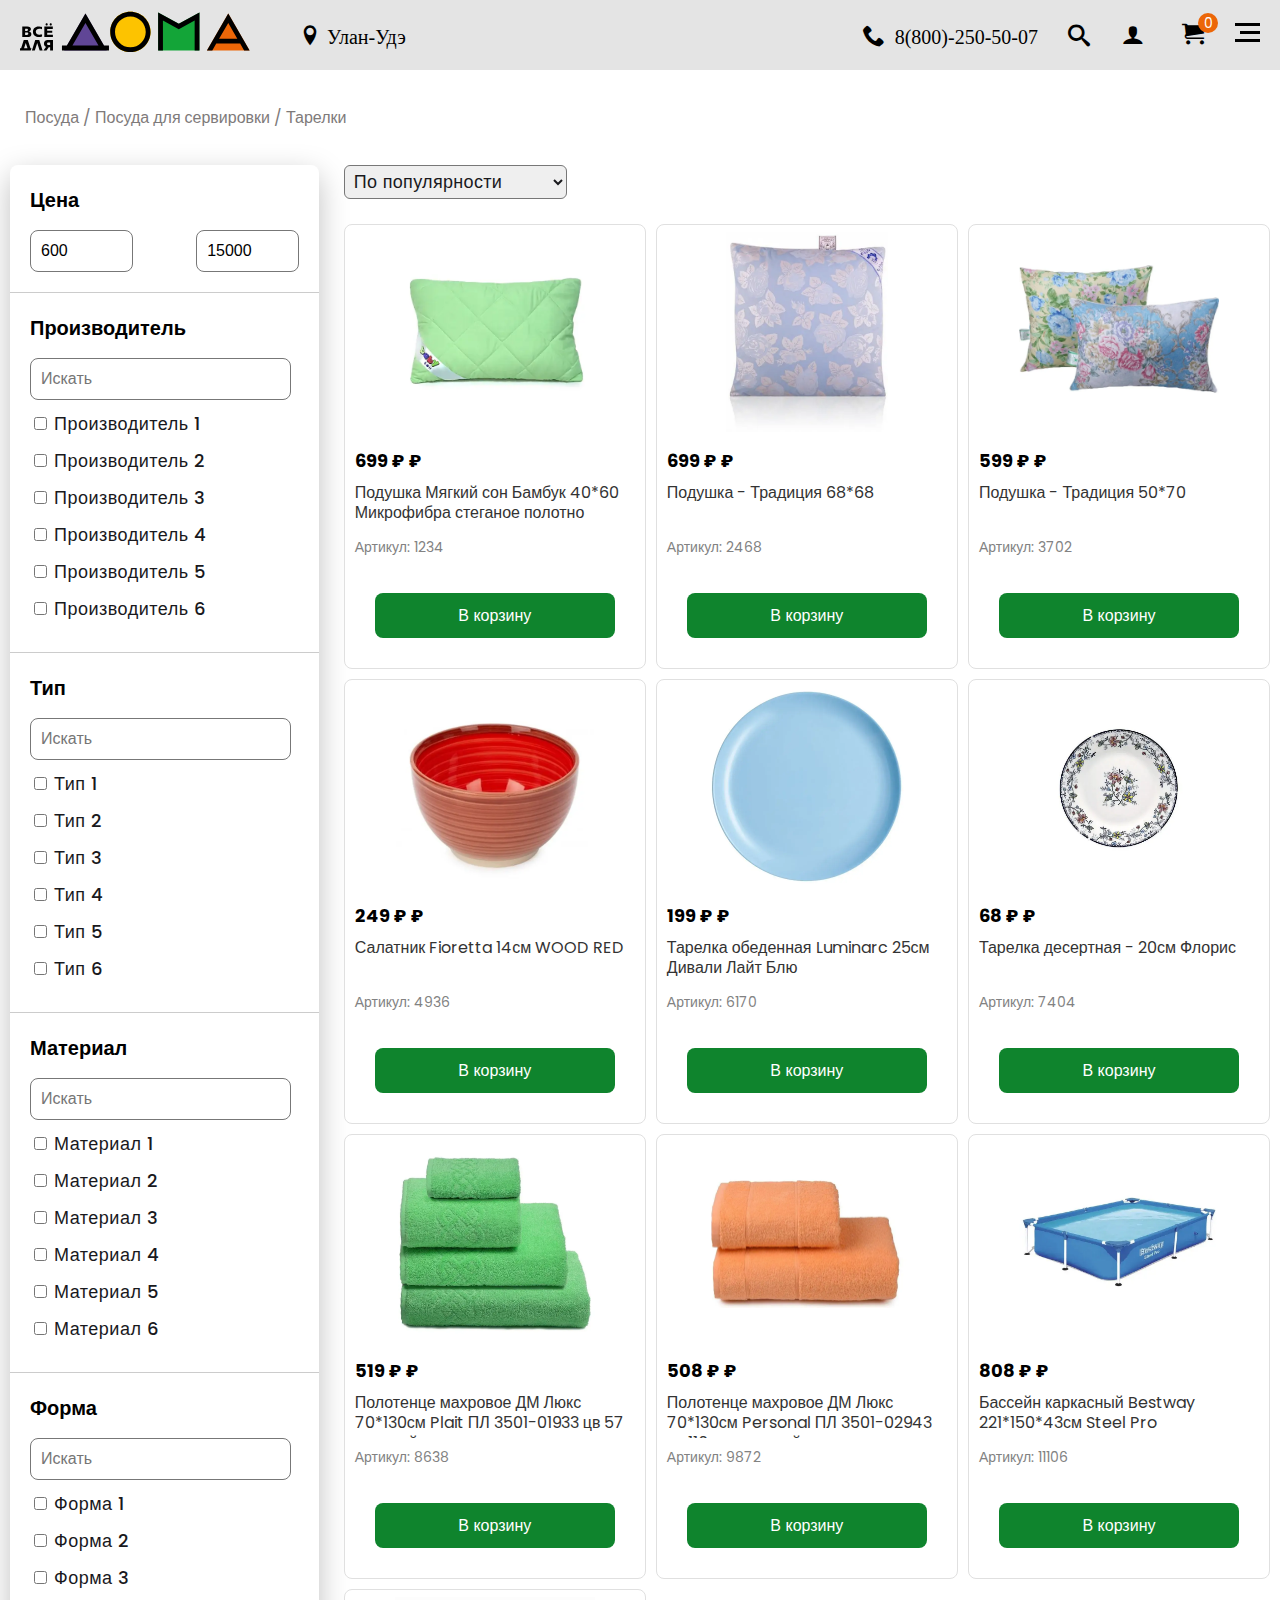
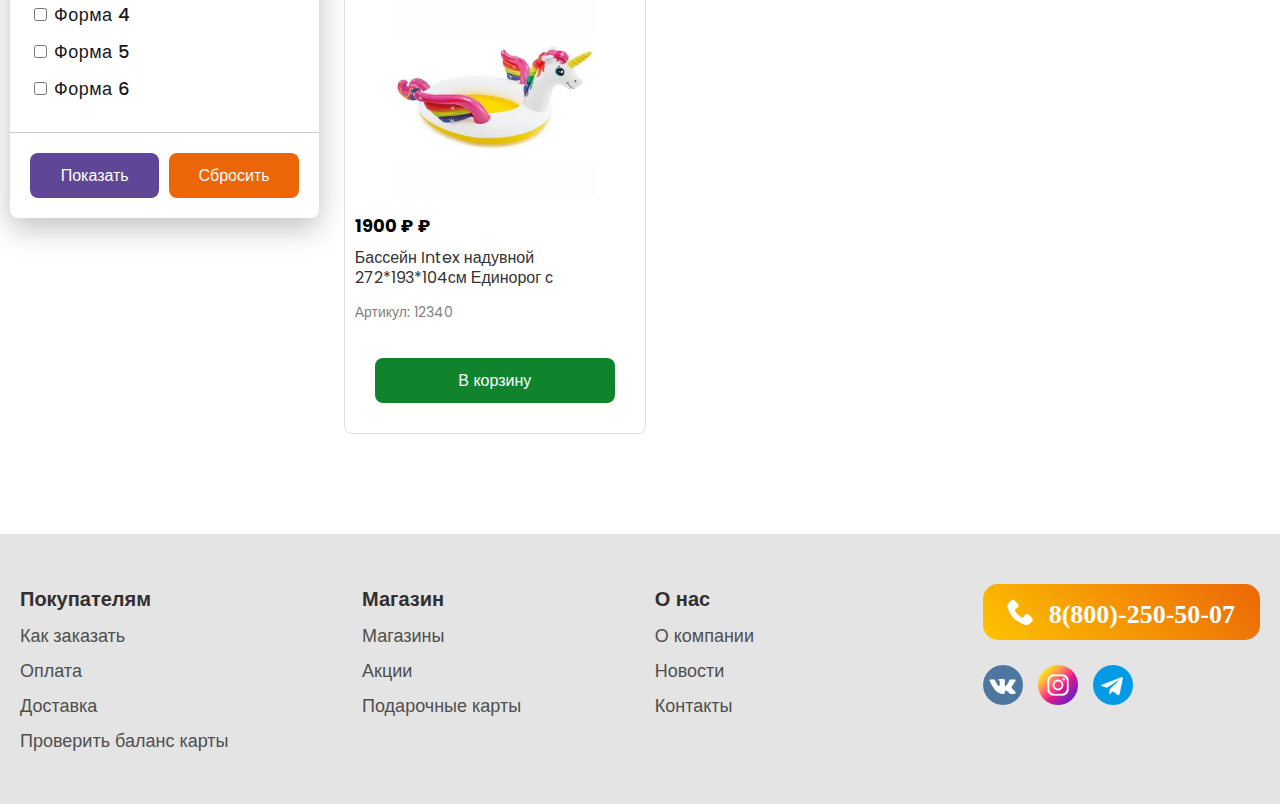
==== commit d3acefa7: "." ====
--- a/filter__goods.html
+++ b/filter__goods.html
@@ -732,6 +732,7 @@
     <div class="arrow-top">
         <img src="img/icons/arrow.svg" alt="">
     </div>
+    
     <script type="module" src="bundle.js"></script>
     <script defer src="https://unpkg.com/swiper@8/swiper-bundle.min.js"></script>
 </body>
